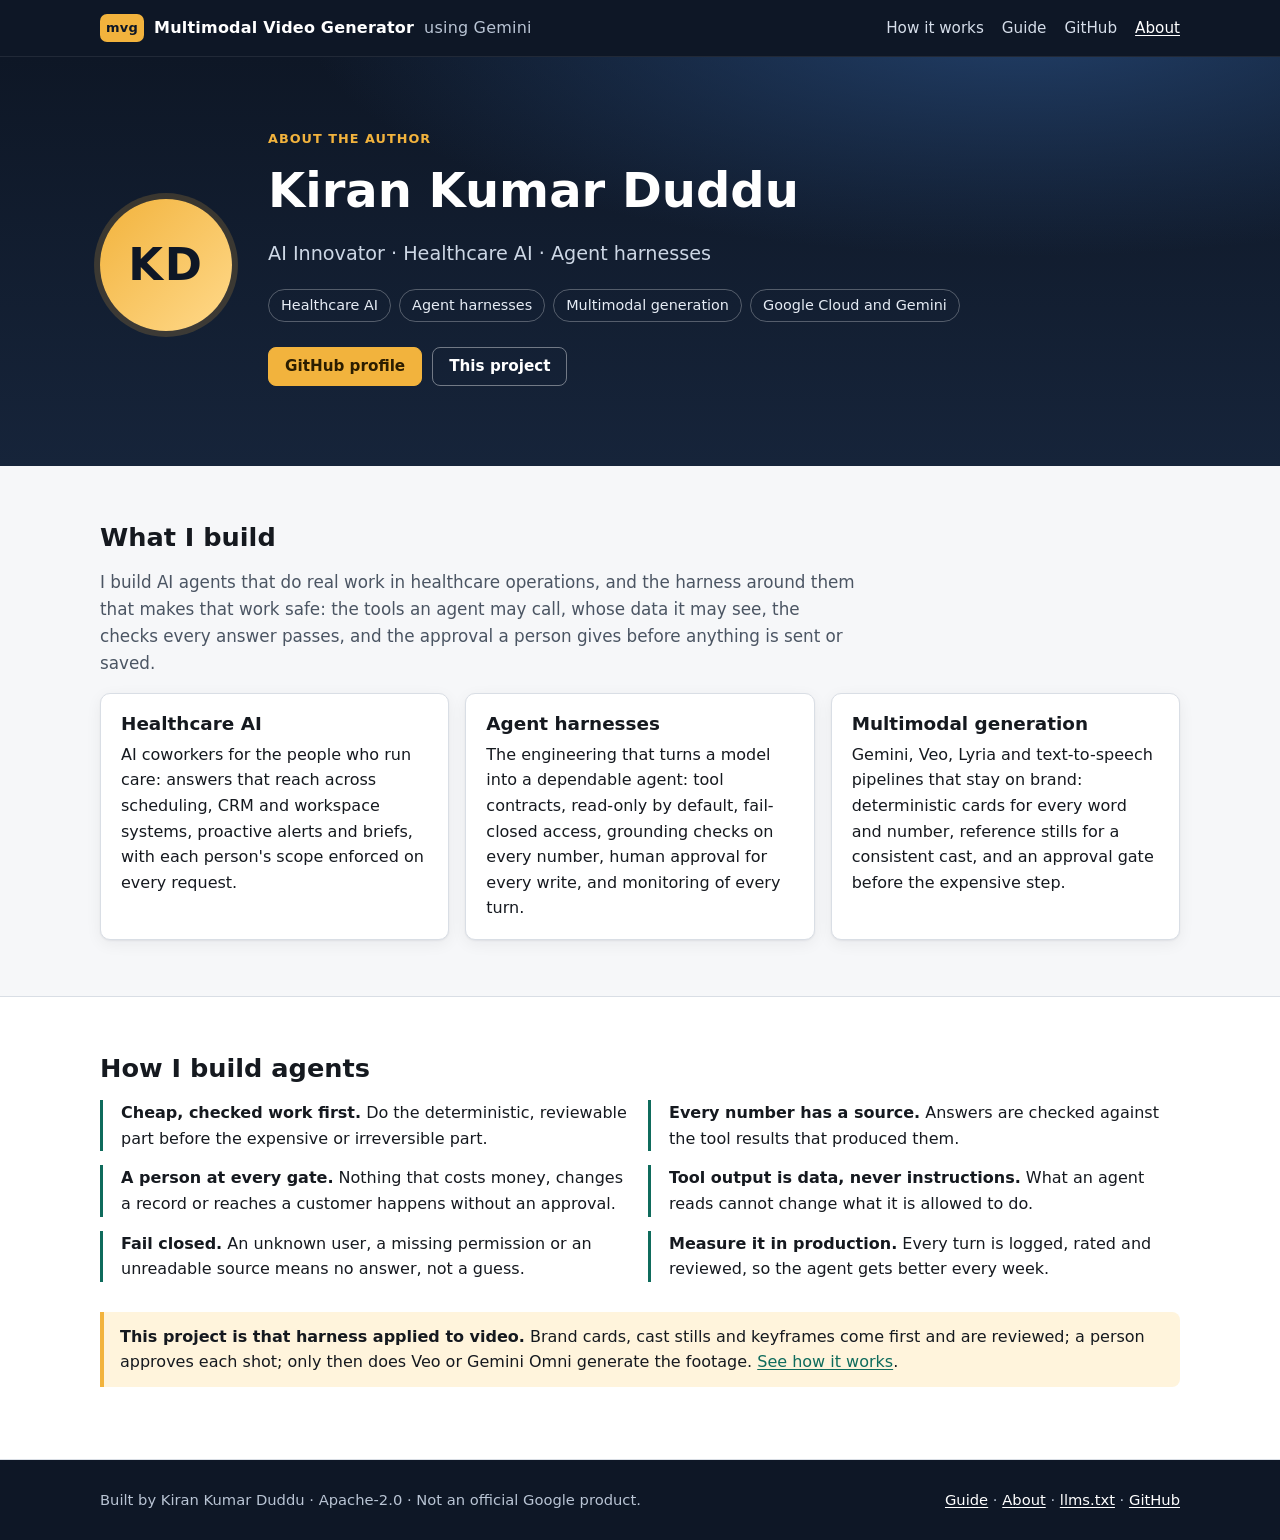
==== docs/about.html @ 720a5fa1 "Add an About page and author section About page (AI Innovator, healthcare AI, agent harnesses), an a" ====
<!doctype html>
<html lang="en">
<head>
<meta charset="utf-8">
<meta name="viewport" content="width=device-width, initial-scale=1">
<meta http-equiv="Content-Security-Policy" content="default-src 'self'; script-src 'self'; style-src 'self'; img-src 'self' data:; connect-src 'self'; object-src 'none'; base-uri 'self'; form-action 'none'">
<meta name="referrer" content="no-referrer">
<title>About · Kiran Kumar Duddu · Multimodal Video Generator</title>
<meta name="description" content="Kiran Kumar Duddu: AI innovator building AI agents for healthcare and the agent harnesses that make them safe to run.">
<link rel="stylesheet" href="assets/style.css">
<script src="assets/common.js" defer></script>
</head>
<body>
<a class="skip" href="#main">Skip to content</a>
<header class="topbar">
  <div class="wrap topbar-in">
    <a class="logo" href="index.html"><span class="logo-mark" aria-hidden="true">mvg</span><span class="logo-name">Multimodal Video Generator</span> <span class="logo-sub">using Gemini</span></a>
    <nav aria-label="Site">
      <a href="index.html#how">How it works</a>
      <a href="guide.html">Guide</a>
      <a href="https://github.com/kirankumarduddu/multimodal-video-generator-gemini">GitHub</a>
      <a href="about.html" aria-current="page">About</a>
    </nav>
  </div>
</header>

<main id="main">
<section class="hero about-hero">
  <div class="wrap about-hero-in">
    <div class="monogram" aria-hidden="true">KD</div>
    <div>
      <div class="eyebrow">About the author</div>
      <h1>Kiran Kumar Duddu</h1>
      <p class="lead">AI Innovator · Healthcare AI · Agent harnesses</p>
      <ul class="focus">
        <li>Healthcare AI</li>
        <li>Agent harnesses</li>
        <li>Multimodal generation</li>
        <li>Google Cloud and Gemini</li>
      </ul>
      <div class="btn-row">
        <a class="btn btn-gate" href="https://github.com/kirankumarduddu">GitHub profile</a>
        <a class="btn btn-ghost-light" href="index.html">This project</a>
      </div>
    </div>
  </div>
</section>

<section class="section">
  <div class="wrap">
    <h2>What I build</h2>
    <p class="section-intro">I build AI agents that do real work in healthcare operations, and the harness around them that makes that work safe: the tools an agent may call, whose data it may see, the checks every answer passes, and the approval a person gives before anything is sent or saved.</p>
    <div class="grid grid-3">
      <div class="card"><h3>Healthcare AI</h3><p>AI coworkers for the people who run care: answers that reach across scheduling, CRM and workspace systems, proactive alerts and briefs, with each person's scope enforced on every request.</p></div>
      <div class="card"><h3>Agent harnesses</h3><p>The engineering that turns a model into a dependable agent: tool contracts, read-only by default, fail-closed access, grounding checks on every number, human approval for every write, and monitoring of every turn.</p></div>
      <div class="card"><h3>Multimodal generation</h3><p>Gemini, Veo, Lyria and text-to-speech pipelines that stay on brand: deterministic cards for every word and number, reference stills for a consistent cast, and an approval gate before the expensive step.</p></div>
    </div>
  </div>
</section>

<section class="section alt">
  <div class="wrap">
    <h2>How I build agents</h2>
    <div class="grid grid-2">
      <ul class="principles">
        <li><strong>Cheap, checked work first.</strong> Do the deterministic, reviewable part before the expensive or irreversible part.</li>
        <li><strong>A person at every gate.</strong> Nothing that costs money, changes a record or reaches a customer happens without an approval.</li>
        <li><strong>Fail closed.</strong> An unknown user, a missing permission or an unreadable source means no answer, not a guess.</li>
      </ul>
      <ul class="principles">
        <li><strong>Every number has a source.</strong> Answers are checked against the tool results that produced them.</li>
        <li><strong>Tool output is data, never instructions.</strong> What an agent reads cannot change what it is allowed to do.</li>
        <li><strong>Measure it in production.</strong> Every turn is logged, rated and reviewed, so the agent gets better every week.</li>
      </ul>
    </div>
    <div class="callout gate">
      <p><strong>This project is that harness applied to video.</strong> Brand cards, cast stills and keyframes come first and are reviewed; a person approves each shot; only then does Veo or Gemini Omni generate the footage. <a href="index.html#how">See how it works</a>.</p>
    </div>
  </div>
</section>
</main>

<footer class="footer">
  <div class="wrap footer-in">
    <span>Built by Kiran Kumar Duddu · Apache-2.0 · Not an official Google product.</span>
    <span><a href="guide.html">Guide</a> · <a href="about.html">About</a> · <a href="llms.txt">llms.txt</a> · <a href="https://github.com/kirankumarduddu/multimodal-video-generator-gemini">GitHub</a></span>
  </div>
</footer>
</body>
</html>
---- docs/assets/style.css ----
/* Multimodal Video Generator using Gemini: site styles. No external assets. */
:root {
  --bg: #f6f7f9;
  --surface: #ffffff;
  --ink: #15191f;
  --muted: #4b5563;
  --line: #d9dee5;
  --line-strong: #b8c0cb;
  --accent: #0f6b5c;
  --accent-ink: #ffffff;
  --accent-soft: #e3f2ee;
  --gate: #f2b33d;
  --gate-soft: #fff4dc;
  --gate-ink: #6b4500;
  --pass: #11703c;
  --pass-soft: #e5f5ec;
  --warn: #8a5a00;
  --warn-soft: #fff5d9;
  --fail: #b42318;
  --fail-soft: #fdecea;
  --hero: #0e1726;
  --hero-2: #16243a;
  --code-bg: #101826;
  --code-ink: #e6edf6;
  --radius: 10px;
  --shadow: 0 1px 2px rgba(16, 24, 38, .06), 0 4px 16px rgba(16, 24, 38, .06);
  --font: system-ui, -apple-system, "Segoe UI", Roboto, "Helvetica Neue", Arial, "Noto Sans", sans-serif;
  --mono: ui-monospace, SFMono-Regular, Menlo, Consolas, "Liberation Mono", monospace;
}

* { box-sizing: border-box; }
html { scroll-behavior: smooth; }
body {
  margin: 0;
  font: 16px/1.6 var(--font);
  color: var(--ink);
  background: var(--bg);
  -webkit-font-smoothing: antialiased;
}
img, svg { max-width: 100%; }
a { color: var(--accent); text-underline-offset: 2px; }
a:hover { color: #0a4f44; }
h1, h2, h3, h4 { line-height: 1.25; margin: 0 0 .6em; }
h2 { font-size: 1.6rem; }
h3 { font-size: 1.15rem; }
p, ul, ol { margin: 0 0 1em; }
ul, ol { padding-left: 1.3em; }
li + li { margin-top: .25em; }
code { font-family: var(--mono); font-size: .9em; background: #eceff3; padding: .1em .35em; border-radius: 4px; }
kbd { font-family: var(--mono); font-size: .85em; border: 1px solid var(--line-strong); border-bottom-width: 2px; border-radius: 4px; padding: 0 .3em; background: #fff; }
hr { border: 0; border-top: 1px solid var(--line); margin: 2rem 0; }
[hidden] { display: none !important; }

:focus-visible { outline: 3px solid #2f80ed; outline-offset: 2px; border-radius: 4px; }

.wrap { max-width: 1120px; margin: 0 auto; padding: 0 20px; }
.skip { position: absolute; left: -9999px; top: 0; background: #fff; padding: 8px 12px; z-index: 100; }
.skip:focus { left: 8px; top: 8px; }

/* Top bar */
.topbar { background: var(--hero); color: #fff; border-bottom: 1px solid rgba(255,255,255,.08); position: sticky; top: 0; z-index: 20; }
.topbar-in { display: flex; align-items: center; justify-content: space-between; gap: 16px; height: 56px; }
.logo { color: #fff; text-decoration: none; font-weight: 700; letter-spacing: .2px; display: flex; align-items: center; gap: 10px; }
.logo:hover { color: #fff; }
.logo-mark { display: inline-grid; place-items: center; min-width: 28px; height: 28px; padding: 0 6px; border-radius: 7px; background: var(--gate); color: var(--hero); font-size: 13px; font-weight: 800; letter-spacing: .02em; }
.logo-sub { font-weight: 400; color: #b9c4d4; }
.topbar nav { display: flex; gap: 18px; }
.topbar nav a { color: #d6deea; text-decoration: none; font-size: .95rem; white-space: nowrap; }
.topbar nav a:hover, .topbar nav a[aria-current="page"] { color: #fff; text-decoration: underline; }

/* Buttons */
.btn {
  display: inline-flex; align-items: center; justify-content: center; gap: 8px;
  font: inherit; font-weight: 600; font-size: .95rem;
  padding: 9px 16px; border-radius: 8px; border: 1px solid var(--line-strong);
  background: var(--surface); color: var(--ink); cursor: pointer; text-decoration: none; line-height: 1.2;
}
.btn:hover { background: #f0f2f5; color: var(--ink); }
.btn-primary { background: var(--accent); border-color: var(--accent); color: var(--accent-ink); }
.btn-primary:hover { background: #0b5a4d; color: #fff; }
.btn-gate { background: var(--gate); border-color: var(--gate); color: #2b1d00; }
.btn-gate:hover { background: #e3a326; color: #2b1d00; }
.btn-ghost-light { background: transparent; color: #fff; border-color: rgba(255,255,255,.4); }
.btn-ghost-light:hover { background: rgba(255,255,255,.08); color: #fff; }
.btn-sm { padding: 5px 10px; font-size: .85rem; font-weight: 600; }
.btn[disabled] { opacity: .55; cursor: not-allowed; }
.btn-row { display: flex; flex-wrap: wrap; gap: 10px; align-items: center; margin: 1rem 0; }

/* Hero */
.hero { background: radial-gradient(1200px 400px at 80% -10%, #22406a 0%, transparent 60%), linear-gradient(180deg, var(--hero) 0%, var(--hero-2) 100%); color: #fff; padding: 72px 0 64px; }
.hero h1 { font-size: clamp(2rem, 4.2vw, 3rem); max-width: 860px; margin-bottom: .4em; }
.hero .lead { font-size: 1.2rem; color: #cdd7e5; max-width: 760px; }
.hero .eyebrow { color: var(--gate); font-weight: 700; letter-spacing: .08em; text-transform: uppercase; font-size: .8rem; margin-bottom: .8em; }
.hero code { background: rgba(255,255,255,.1); color: #fff; }
.hero .btn-row { margin-top: 1.6rem; }
.hero-facts { display: flex; flex-wrap: wrap; gap: 8px 22px; margin-top: 2rem; color: #b9c4d4; font-size: .92rem; padding: 0; list-style: none; }
.hero-facts li { margin: 0; }
.hero-facts li::before { content: "✓ "; color: var(--gate); }

/* Sections */
.section { padding: 56px 0; }
.section.alt { background: var(--surface); border-top: 1px solid var(--line); border-bottom: 1px solid var(--line); }
.section-intro { max-width: 760px; color: var(--muted); font-size: 1.05rem; }
.grid { display: grid; gap: 16px; }
.grid-2 { grid-template-columns: repeat(2, minmax(0, 1fr)); }
.grid-3 { grid-template-columns: repeat(3, minmax(0, 1fr)); }
.card { background: var(--surface); border: 1px solid var(--line); border-radius: var(--radius); padding: 18px 20px; box-shadow: var(--shadow); }
.card h3 { margin-bottom: .35em; }
.card p:last-child, .card ul:last-child { margin-bottom: 0; }
.card .model { font-family: var(--mono); font-size: .82rem; color: var(--muted); display: block; margin-bottom: .5em; }
.card.gate { border-color: var(--gate); background: var(--gate-soft); }
.tag { display: inline-block; font-size: .72rem; font-weight: 700; letter-spacing: .04em; text-transform: uppercase; padding: 2px 8px; border-radius: 999px; background: #eceff3; color: #374151; vertical-align: middle; }
.tag-free { background: var(--pass-soft); color: var(--pass); }
.tag-billed { background: #e8eefc; color: #1d4ed8; }
.tag-gate { background: var(--gate); color: #2b1d00; }
.stage-num { display: inline-grid; place-items: center; width: 26px; height: 26px; border-radius: 50%; background: var(--accent); color: #fff; font-size: .8rem; font-weight: 700; margin-right: 6px; }

.diagram-wrap { background: var(--surface); border: 1px solid var(--line); border-radius: 14px; padding: 16px; box-shadow: var(--shadow); overflow-x: auto; }
.diagram { display: block; width: 100%; min-width: 760px; height: auto; font-family: var(--font); }

.callout { border-left: 4px solid var(--accent); background: var(--accent-soft); padding: 12px 16px; border-radius: 0 8px 8px 0; margin: 1rem 0; }
.callout.gate { border-left-color: var(--gate); background: var(--gate-soft); }
.callout.warn { border-left-color: #d29100; background: var(--warn-soft); }
.callout p:last-child, .callout ul:last-child { margin-bottom: 0; }

.footer { background: var(--hero); color: #b9c4d4; padding: 28px 0; font-size: .92rem; }
.footer a { color: #fff; }
.footer-in { display: flex; flex-wrap: wrap; gap: 12px 24px; justify-content: space-between; }

/* Code blocks with copy buttons */
.code { position: relative; margin: .6rem 0 1rem; }
.code pre {
  margin: 0; padding: 14px 16px; padding-right: 76px;
  background: var(--code-bg); color: var(--code-ink); border-radius: 8px;
  font: 13.5px/1.55 var(--mono); overflow-x: auto; white-space: pre-wrap; overflow-wrap: anywhere;
}
.code pre code { background: none; padding: 0; color: inherit; font-size: inherit; }
.code .copy {
  position: absolute; top: 8px; right: 8px; font: 600 12px var(--font);
  padding: 4px 9px; border-radius: 6px; cursor: pointer;
  background: #263247; color: #e6edf6; border: 1px solid #3a4862;
}
.code .copy:hover { background: #33415a; }
.code .copy.done { background: var(--pass); border-color: var(--pass); color: #fff; }
.code pre .c { color: #8fa1b8; }
.code.tall pre { max-height: 420px; overflow: auto; white-space: pre; padding-right: 16px; }
.code.tall > .copy { display: none; }

/* Tables */
.table-wrap { overflow-x: auto; margin: .6rem 0 1.2rem; }
table { border-collapse: collapse; width: 100%; background: var(--surface); font-size: .93rem; }
th, td { text-align: left; vertical-align: top; padding: 8px 10px; border-bottom: 1px solid var(--line); }
th { background: #eef1f5; font-weight: 600; }
td code { overflow-wrap: anywhere; }

/* Guide layout */
.guide { display: grid; grid-template-columns: 270px minmax(0, 1fr); gap: 28px; padding-top: 28px; padding-bottom: 60px; align-items: start; }
.sidebar { position: sticky; top: 76px; background: var(--surface); border: 1px solid var(--line); border-radius: var(--radius); padding: 14px; box-shadow: var(--shadow); }
.sidebar-toggle { display: none; width: 100%; justify-content: space-between; }
.progress { margin: 0 4px 12px; }
.progress-label { font-size: .85rem; color: var(--muted); display: flex; justify-content: space-between; }
.progress-bar { height: 6px; background: #e6e9ee; border-radius: 99px; overflow: hidden; margin-top: 6px; }
.progress-fill { height: 100%; width: 0; background: var(--accent); transition: width .25s; }
.steps { list-style: none; margin: 0; padding: 0; }
.steps li { margin: 0; }
.steps a {
  display: flex; align-items: center; gap: 10px; padding: 8px 8px; border-radius: 8px;
  text-decoration: none; color: var(--ink); font-size: .95rem;
}
.steps a:hover { background: #f0f2f5; color: var(--ink); }
.steps a[aria-current="step"] { background: var(--accent-soft); font-weight: 600; }
.steps .dot {
  flex: none; display: inline-grid; place-items: center; width: 24px; height: 24px; border-radius: 50%;
  border: 2px solid var(--line-strong); font-size: .75rem; font-weight: 700; color: var(--muted); background: #fff;
}
.steps a[aria-current="step"] .dot { border-color: var(--accent); color: var(--accent); }
.steps li.done .dot { background: var(--accent); border-color: var(--accent); color: #fff; }
.steps li.done .dot .n { display: none; }
.steps li .dot .ck { display: none; }
.steps li.done .dot .ck { display: inline; }
.sidebar-foot { border-top: 1px solid var(--line); margin-top: 10px; padding-top: 10px; font-size: .82rem; color: var(--muted); }
.linkbtn { background: none; border: 0; padding: 0; font: inherit; color: var(--accent); text-decoration: underline; cursor: pointer; }

.panel { background: var(--surface); border: 1px solid var(--line); border-radius: 14px; padding: 28px 32px; box-shadow: var(--shadow); min-width: 0; }
.step-kicker { color: var(--accent); font-weight: 700; font-size: .82rem; letter-spacing: .06em; text-transform: uppercase; margin-bottom: .3em; }
.step h2 { font-size: 1.7rem; }
.step h3 { margin-top: 1.6rem; }
.step-nav { display: flex; justify-content: space-between; align-items: center; gap: 12px; border-top: 1px solid var(--line); margin-top: 28px; padding-top: 18px; }
.step-nav .count { color: var(--muted); font-size: .9rem; }

/* Forms */
.field { margin: 0 0 18px; }
.field > label, .field > .label { display: block; font-weight: 600; margin-bottom: 4px; }
.field .why { display: block; font-size: .86rem; color: var(--muted); margin: -2px 0 6px; }
.field .hint { font-size: .85rem; color: var(--muted); margin-top: 4px; }
.field .hint.bad { color: var(--fail); }
input[type="text"], input[type="email"], input[type="number"], input[type="password"], input[type="url"], select, textarea {
  width: 100%; font: inherit; font-size: .95rem; padding: 8px 10px; border: 1px solid var(--line-strong);
  border-radius: 8px; background: #fff; color: var(--ink);
}
textarea { min-height: 84px; resize: vertical; line-height: 1.5; }
textarea.mono, input.mono { font-family: var(--mono); font-size: 13px; }
input:focus, select:focus, textarea:focus { border-color: #2f80ed; outline: 2px solid rgba(47, 128, 237, .25); outline-offset: 0; }
.row { display: grid; gap: 14px; grid-template-columns: repeat(2, minmax(0, 1fr)); }
.row-3 { grid-template-columns: repeat(3, minmax(0, 1fr)); }
.inline { display: flex; gap: 8px; align-items: center; }
.inline > input[type="text"] { flex: 1; }
fieldset { border: 1px solid var(--line); border-radius: 10px; padding: 14px 16px 4px; margin: 0 0 18px; }
legend { font-weight: 700; padding: 0 6px; }
.choices { display: grid; gap: 8px; margin-bottom: 14px; }
.choice { display: flex; gap: 10px; align-items: flex-start; border: 1px solid var(--line); border-radius: 8px; padding: 10px 12px; cursor: pointer; background: #fff; }
.choice:hover { border-color: var(--line-strong); }
.choice input { margin-top: 4px; }
.choice small { display: block; color: var(--muted); }
.choice:has(input:checked) { border-color: var(--accent); background: var(--accent-soft); }
.subpanel { border: 1px dashed var(--line-strong); border-radius: 10px; padding: 14px 16px 2px; margin: 0 0 16px; background: #fbfcfd; }

.seg { display: inline-flex; border: 1px solid var(--line-strong); border-radius: 8px; overflow: hidden; margin: 0 0 12px; }
.seg button { font: inherit; font-size: .9rem; font-weight: 600; padding: 7px 14px; border: 0; background: #fff; color: var(--ink); cursor: pointer; }
.seg button + button { border-left: 1px solid var(--line-strong); }
.seg button[aria-pressed="true"] { background: var(--ink); color: #fff; }

.chips { display: flex; flex-wrap: wrap; gap: 6px; margin: 4px 0 8px; }
.chip { font: inherit; font-size: .85rem; padding: 4px 11px; border-radius: 999px; border: 1px solid var(--line-strong); background: #fff; cursor: pointer; color: var(--ink); }
.chip:hover { border-color: var(--accent); color: var(--accent); }

.colors { display: grid; grid-template-columns: repeat(3, minmax(0, 1fr)); gap: 12px; }
.color-field label { display: block; font-weight: 600; font-size: .9rem; }
.color-field .why { display: block; font-size: .8rem; color: var(--muted); margin-bottom: 4px; }
.color-field input[type="color"] { width: 42px; height: 36px; padding: 2px; border: 1px solid var(--line-strong); border-radius: 8px; background: #fff; cursor: pointer; flex: none; }
.color-field input[type="text"] { font-family: var(--mono); font-size: 13px; }

/* Brand preview */
.preview-grid { display: grid; grid-template-columns: minmax(0, 1fr) minmax(0, 1fr); gap: 20px; align-items: start; }
.brand-card {
  --b-bg: #14302B; --b-surface: #1E4A42; --b-primary: #E9B44C; --b-accent: #F6E7C8; --b-text: #FFF9EE; --b-muted: #BFD6CF;
  --b-head: Georgia, serif; --b-body: system-ui, sans-serif;
  aspect-ratio: 16 / 9; width: 100%; border-radius: 10px; overflow: hidden; position: relative;
  background: var(--b-bg); color: var(--b-text); font-family: var(--b-body);
  display: grid; place-items: center; container-type: inline-size; box-shadow: var(--shadow);
}
.brand-card .bc-panel { background: var(--b-surface); border-radius: 2.2cqw; padding: 4.5cqw 6cqw; width: 78%; text-align: center; }
.brand-card .bc-eyebrow { color: var(--b-primary); text-transform: uppercase; letter-spacing: .14em; font-size: 2.4cqw; font-weight: 600; }
.brand-card .bc-head { font-family: var(--b-head); color: var(--b-accent); font-size: 7cqw; line-height: 1.08; margin: 1.6cqw 0; overflow-wrap: anywhere; }
.brand-card .bc-rule { width: 12cqw; height: .7cqw; background: var(--b-primary); border-radius: 1cqw; margin: 0 auto 2cqw; }
.brand-card .bc-sub { color: var(--b-text); font-size: 3cqw; }
.brand-card .bc-foot { position: absolute; left: 0; right: 0; bottom: 3cqw; text-align: center; color: var(--b-muted); font-size: 1.9cqw; }
.swatches { display: flex; gap: 6px; margin-top: 10px; flex-wrap: wrap; }
.swatch { display: flex; flex-direction: column; align-items: center; font-size: .72rem; color: var(--muted); }
.swatch i { display: block; width: 34px; height: 22px; border-radius: 5px; border: 1px solid rgba(0,0,0,.15); margin-bottom: 2px; }
.contrast { font-size: .85rem; margin-top: 8px; }
.contrast .ok { color: var(--pass); }
.contrast .bad { color: var(--fail); }

/* Results */
.results { list-style: none; padding: 0; margin: 1rem 0; display: grid; gap: 8px; }
.results li { margin: 0; border: 1px solid var(--line); border-radius: 8px; padding: 10px 12px; background: #fff; display: grid; grid-template-columns: 64px minmax(0, 1fr); gap: 4px 12px; }
.results .badge { grid-row: span 3; align-self: start; }
.results .r-title { font-weight: 600; }
.results .r-detail { font-size: .9rem; color: var(--muted); overflow-wrap: anywhere; }
.results .r-fix { font-size: .9rem; }
.results .r-fix .code { margin: .4rem 0 0; }
.badge { display: inline-block; text-align: center; font-size: .75rem; font-weight: 800; letter-spacing: .05em; padding: 3px 0; border-radius: 6px; width: 56px; }
.badge.pass { background: var(--pass-soft); color: var(--pass); }
.badge.warn { background: var(--warn-soft); color: var(--warn); }
.badge.fail { background: var(--fail-soft); color: var(--fail); }
.badge.info { background: #eceff3; color: #374151; }
.badge.run { background: #e8eefc; color: #1d4ed8; }
.results li.pass { border-left: 4px solid var(--pass); }
.results li.warn { border-left: 4px solid #d29100; }
.results li.fail { border-left: 4px solid var(--fail); }
.results li.skip { border-left: 4px solid var(--line-strong); }
.badge.skip { background: #eceff3; color: #374151; }

.issues { list-style: none; padding: 0; margin: .5rem 0 1rem; display: grid; gap: 6px; }
.issues li { margin: 0; padding: 8px 12px; border-radius: 8px; font-size: .92rem; overflow-wrap: anywhere; }
.issues li.error { background: var(--fail-soft); color: #7a1610; }
.issues li.warning { background: var(--warn-soft); color: #5c3c00; }
.issues li.ok { background: var(--pass-soft); color: #0b4d29; }
.issues li b { font-family: var(--mono); font-weight: 600; font-size: .86rem; }
.summary-line { font-weight: 600; margin: .6rem 0; }

/* Tabs */
.tabs { display: flex; gap: 4px; border-bottom: 1px solid var(--line); margin: 1rem 0 0; flex-wrap: wrap; }
.tabs button { font: inherit; font-weight: 600; font-size: .93rem; padding: 9px 14px; border: 1px solid transparent; border-bottom: 0; border-radius: 8px 8px 0 0; background: none; color: var(--muted); cursor: pointer; margin-bottom: -1px; }
.tabs button[aria-selected="true"] { background: var(--surface); color: var(--ink); border-color: var(--line); }
.tabpanel { border: 1px solid var(--line); border-top: 0; border-radius: 0 0 10px 10px; padding: 16px 18px 6px; margin-bottom: 1.2rem; }

/* Timeline */
.timeline-wrap { overflow-x: auto; border: 1px solid var(--line); border-radius: 10px; padding: 12px 12px 8px; background: #fbfcfd; margin: .6rem 0 1rem; }
.timeline { position: relative; min-width: 860px; }
.tl-row { position: relative; height: 46px; margin-bottom: 6px; }
.tl-row.voice { height: 18px; }
.tl-row.music { height: 24px; }
.tl-row.ruler { height: 18px; border-bottom: 1px solid var(--line-strong); margin-bottom: 8px; }
.tl-tick { position: absolute; bottom: 0; font: 11px var(--mono); color: var(--muted); transform: translateX(-50%); }
.tl-tick::after { content: ""; position: absolute; left: 50%; bottom: -1px; width: 1px; height: 5px; background: var(--line-strong); }
.tl-scene { position: absolute; top: 0; height: 100%; border-radius: 6px; padding: 4px 6px; overflow: hidden; color: #fff; font-size: 11.5px; line-height: 1.3; border: 1px solid rgba(255,255,255,.7); }
.tl-scene.card { background: #c27c0e; }
.tl-scene.live_action { background: #1f5fa8; }
.tl-scene b { display: block; font-family: var(--mono); font-weight: 600; white-space: nowrap; overflow: hidden; text-overflow: ellipsis; }
.tl-scene span { opacity: .9; white-space: nowrap; }
.tl-voice { position: absolute; top: 3px; height: 12px; border-radius: 3px; background: #7c3aed; opacity: .85; min-width: 4px; }
.tl-voice.late { background: var(--fail); }
.tl-music { position: absolute; top: 0; height: 100%; border-radius: 5px; background: repeating-linear-gradient(135deg, #0f6b5c, #0f6b5c 8px, #12806e 8px, #12806e 16px); color: #fff; font: 11px var(--mono); padding: 4px 6px; overflow: hidden; white-space: nowrap; border: 1px solid rgba(255,255,255,.7); }
.tl-label { position: absolute; left: -2px; top: 50%; transform: translate(-100%, -50%); font-size: 11px; color: var(--muted); padding-right: 6px; }
.legend { display: flex; flex-wrap: wrap; gap: 14px; font-size: .82rem; color: var(--muted); margin-top: 4px; }
.legend i { display: inline-block; width: 12px; height: 12px; border-radius: 3px; vertical-align: -1px; margin-right: 5px; }
.lg-card { background: #c27c0e; } .lg-live { background: #1f5fa8; } .lg-voice { background: #7c3aed; } .lg-music { background: #0f6b5c; }

/* Checklist */
.cmd-group { margin: 1.4rem 0; }
.cmd-group > h3 { display: flex; align-items: center; gap: 10px; margin: 0 0 .6rem; }
.cmd { border: 1px solid var(--line); border-radius: 10px; padding: 12px 14px 4px; margin: 0 0 10px; background: #fff; }
.cmd.gate { border-color: var(--gate); background: var(--gate-soft); }
.cmd-head { display: flex; gap: 10px; align-items: flex-start; }
.cmd-head input { margin-top: 6px; width: 18px; height: 18px; flex: none; }
.cmd-head label { font-weight: 600; cursor: pointer; }
.cmd .code { margin: .4rem 0 .6rem; }
.cmd dl { display: grid; grid-template-columns: 110px minmax(0, 1fr); gap: 2px 12px; font-size: .9rem; margin: 0 0 8px; }
.cmd dt { color: var(--muted); }
.cmd dd { margin: 0; }
.cmd.checked { opacity: .75; }

details.faq { border: 1px solid var(--line); border-radius: 10px; padding: 0 14px; margin: 0 0 10px; background: #fff; }
details.faq summary { cursor: pointer; padding: 12px 0; font-weight: 600; }
details.faq[open] summary { border-bottom: 1px solid var(--line); margin-bottom: 10px; }

.status { font-size: .9rem; color: var(--muted); }
.status.bad { color: var(--fail); }
.spinner { display: inline-block; width: 14px; height: 14px; border: 2px solid #c7d0dc; border-top-color: var(--accent); border-radius: 50%; animation: spin .8s linear infinite; vertical-align: -2px; }
@keyframes spin { to { transform: rotate(360deg); } }

/* About page and author section */
.about-hero-in { display: flex; align-items: center; gap: 36px; }
.monogram { flex: none; width: 132px; height: 132px; border-radius: 50%; display: grid; place-items: center; font-size: 2.8rem; font-weight: 700; letter-spacing: .04em; color: var(--hero); background: linear-gradient(135deg, var(--gate) 0%, #ffd98a 100%); box-shadow: 0 0 0 6px rgba(242, 179, 61, .18); }
.monogram.small { width: 72px; height: 72px; font-size: 1.5rem; box-shadow: none; color: var(--hero); }
.focus { display: flex; flex-wrap: wrap; gap: 8px; list-style: none; padding: 0; margin: 1rem 0 0; }
.focus li { margin: 0; padding: 4px 12px; border-radius: 999px; border: 1px solid rgba(255, 255, 255, .28); color: #e6ecf5; font-size: .9rem; }
.principles { list-style: none; padding: 0; margin: 0; }
.principles li { margin: 0 0 14px; padding-left: 18px; border-left: 3px solid var(--accent); }
.author { display: flex; align-items: center; gap: 20px; }
.author p { margin: 0; }
.author .role { color: var(--muted); }

/* Responsive */
@media (max-width: 900px) {
  .grid-3 { grid-template-columns: repeat(2, minmax(0, 1fr)); }
  .guide { grid-template-columns: 1fr; gap: 16px; padding-top: 16px; }
  .sidebar { position: static; padding: 10px; }
  .sidebar-toggle { display: flex; }
  .sidebar .steps, .sidebar .sidebar-foot { display: none; margin-top: 8px; }
  .sidebar.open .steps, .sidebar.open .sidebar-foot { display: block; }
  .preview-grid { grid-template-columns: 1fr; }
  .panel { padding: 20px 18px; }
}
@media (max-width: 640px) {
  .grid-2, .grid-3, .row, .row-3 { grid-template-columns: 1fr; }
  .colors { grid-template-columns: repeat(2, minmax(0, 1fr)); }
  .topbar nav { gap: 14px; }
  .logo-sub { display: none; }
  .logo-name { display: none; }
  .hero { padding: 48px 0 44px; }
  .about-hero-in, .author { flex-direction: column; align-items: flex-start; gap: 20px; }
  .monogram { width: 96px; height: 96px; font-size: 2rem; }
  .cmd dl { grid-template-columns: 1fr; }
}
@media (prefers-reduced-motion: reduce) {
  html { scroll-behavior: auto; }
  .progress-fill { transition: none; }
  .spinner { animation-duration: 2s; }
}

.choices.two { grid-template-columns: 1fr 1fr; }

/* Architecture diagram (inline SVG; styled here because the CSP blocks inline styles) */
.diagram .dg-box { fill: #fff; stroke: #b8c0cb; stroke-width: 1.5; }
.diagram .dg-strong { stroke: #15191f; stroke-width: 2; }
.diagram .dg-s1 { fill: #e3f2ee; stroke: #0f6b5c; stroke-width: 2; }
.diagram .dg-s2 { fill: #e8eefc; stroke: #1d4ed8; stroke-width: 2; }
.diagram .dg-item { fill: #fff; stroke: #c9d2dc; stroke-width: 1; }
.diagram .dg-gate { fill: #f2b33d; stroke: #a86f00; stroke-width: 2.5; }
.diagram .dg-dark { fill: #0e1726; }
.diagram .dg-pill { fill: #22314a; }
.diagram .dg-label-bg { fill: #fff; }
.diagram .dg-line { stroke: #4b5563; stroke-width: 2; fill: none; }
.diagram .dg-arrow { marker-end: url(#arrow); }
.diagram .dg-arrowhead { fill: #4b5563; }
.diagram .dg-dash { stroke-dasharray: 6 5; }
.diagram text { font-family: var(--font); }
.diagram .dg-t { font-size: 14px; fill: #15191f; }
.diagram .dg-tb { font-weight: 700; }
.diagram .dg-ts { font-size: 11.5px; fill: #4b5563; }
.diagram .dg-tm { font-family: var(--mono); font-size: 11px; fill: #374151; }
.diagram .dg-h { font-size: 16px; font-weight: 700; fill: #15191f; }
.diagram .dg-c1 { fill: #0b5a4d; }
.diagram .dg-c2 { fill: #1d4ed8; }
.diagram .dg-gate-ink { fill: #5a3a00; font-weight: 700; letter-spacing: .12em; }
.diagram .dg-tw { fill: #fff; }
.diagram .dg-tw2 { fill: #c9d4e3; font-size: 13px; }

/* Brand step: fields left, sticky live preview right */
.brand-layout { display: grid; grid-template-columns: minmax(0, 1fr) 290px; gap: 24px; align-items: start; }
.brand-sticky { position: sticky; top: 76px; }
.brand-layout .colors { grid-template-columns: repeat(2, minmax(0, 1fr)); }
.label-sm { font-size: .78rem; font-weight: 700; color: var(--muted); text-transform: uppercase; letter-spacing: .06em; margin-bottom: 6px; }
.contrast span { display: block; }
@media (max-width: 1100px) {
  .brand-layout { grid-template-columns: 1fr; }
  .brand-aside { order: -1; }
  .brand-sticky { position: static; max-width: 460px; }
}
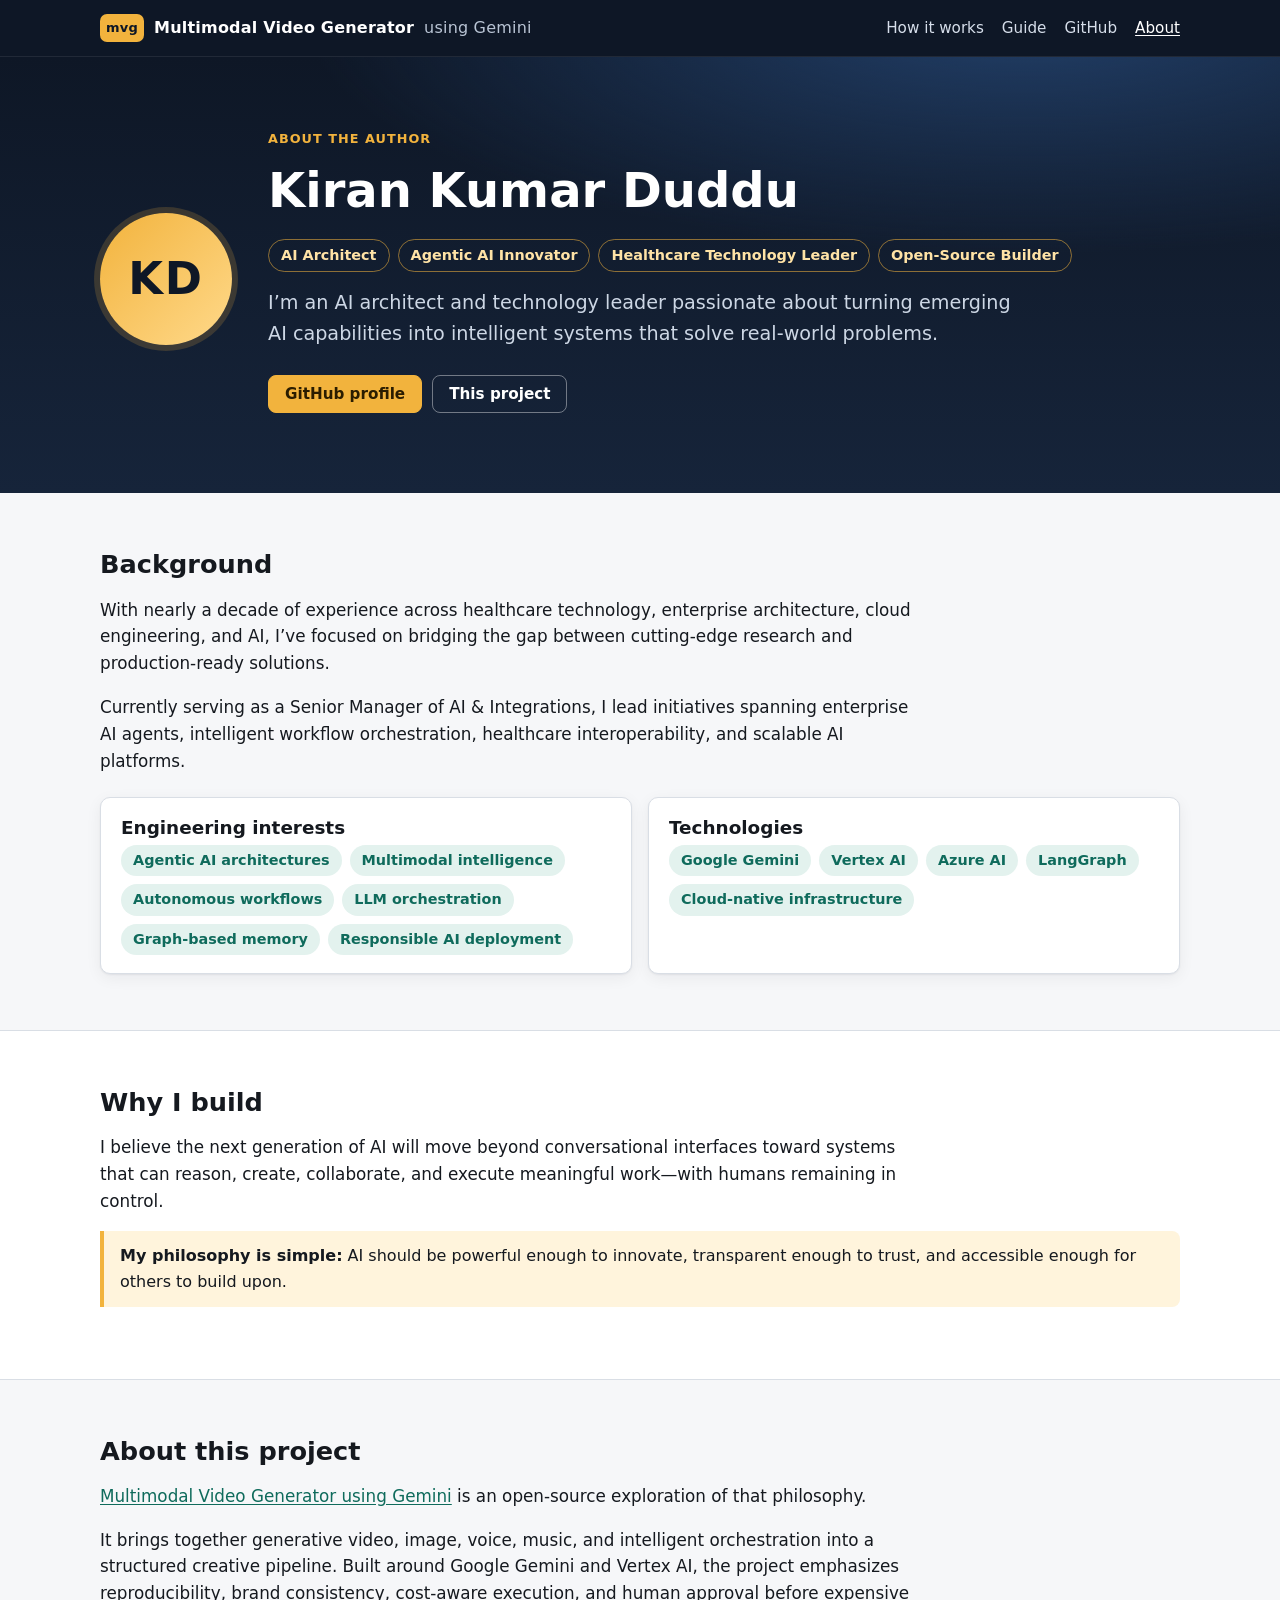
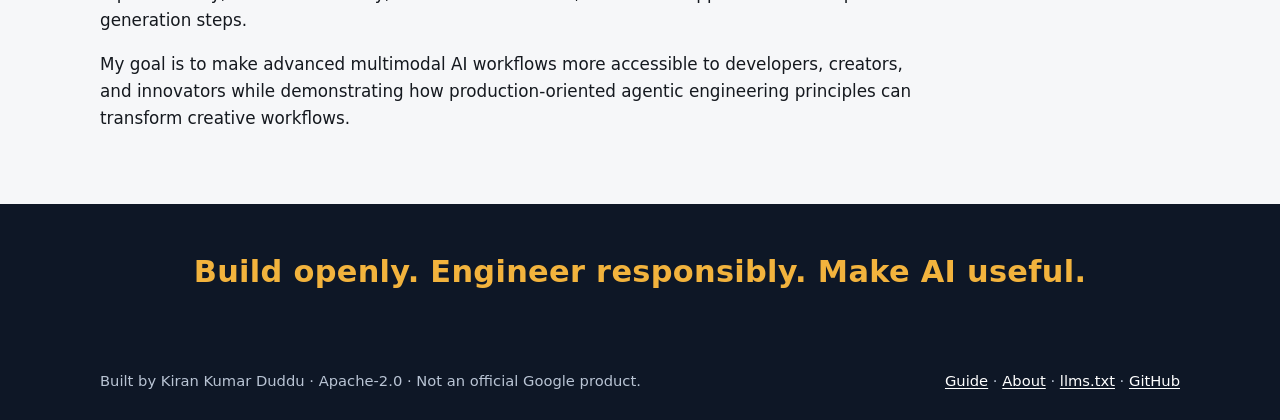
==== commit 19b0f840: "Update the author bio About page, landing-page author card and README now use Kiran's own bio: roles" ====
--- a/docs/about.html
+++ b/docs/about.html
@@ -6,7 +6,7 @@
 <meta http-equiv="Content-Security-Policy" content="default-src 'self'; script-src 'self'; style-src 'self'; img-src 'self' data:; connect-src 'self'; object-src 'none'; base-uri 'self'; form-action 'none'">
 <meta name="referrer" content="no-referrer">
 <title>About · Kiran Kumar Duddu · Multimodal Video Generator</title>
-<meta name="description" content="Kiran Kumar Duddu: AI innovator building AI agents for healthcare and the agent harnesses that make them safe to run.">
+<meta name="description" content="Kiran Kumar Duddu: AI Architect, Agentic AI Innovator, Healthcare Technology Leader and Open-Source Builder.">
 <link rel="stylesheet" href="assets/style.css">
 <script src="assets/common.js" defer></script>
 </head>
@@ -31,13 +31,13 @@
     <div>
       <div class="eyebrow">About the author</div>
       <h1>Kiran Kumar Duddu</h1>
-      <p class="lead">AI Innovator · Healthcare AI · Agent harnesses</p>
-      <ul class="focus">
-        <li>Healthcare AI</li>
-        <li>Agent harnesses</li>
-        <li>Multimodal generation</li>
-        <li>Google Cloud and Gemini</li>
+      <ul class="focus roles">
+        <li>AI Architect</li>
+        <li>Agentic AI Innovator</li>
+        <li>Healthcare Technology Leader</li>
+        <li>Open-Source Builder</li>
       </ul>
+      <p class="lead">I’m an AI architect and technology leader passionate about turning emerging AI capabilities into intelligent systems that solve real-world problems.</p>
       <div class="btn-row">
         <a class="btn btn-gate" href="https://github.com/kirankumarduddu">GitHub profile</a>
         <a class="btn btn-ghost-light" href="index.html">This project</a>
@@ -47,35 +47,58 @@
 </section>
 
 <section class="section">
-  <div class="wrap">
-    <h2>What I build</h2>
-    <p class="section-intro">I build AI agents that do real work in healthcare operations, and the harness around them that makes that work safe: the tools an agent may call, whose data it may see, the checks every answer passes, and the approval a person gives before anything is sent or saved.</p>
-    <div class="grid grid-3">
-      <div class="card"><h3>Healthcare AI</h3><p>AI coworkers for the people who run care: answers that reach across scheduling, CRM and workspace systems, proactive alerts and briefs, with each person's scope enforced on every request.</p></div>
-      <div class="card"><h3>Agent harnesses</h3><p>The engineering that turns a model into a dependable agent: tool contracts, read-only by default, fail-closed access, grounding checks on every number, human approval for every write, and monitoring of every turn.</p></div>
-      <div class="card"><h3>Multimodal generation</h3><p>Gemini, Veo, Lyria and text-to-speech pipelines that stay on brand: deterministic cards for every word and number, reference stills for a consistent cast, and an approval gate before the expensive step.</p></div>
+  <div class="wrap prose">
+    <h2>Background</h2>
+    <p>With nearly a decade of experience across healthcare technology, enterprise architecture, cloud engineering, and AI, I’ve focused on bridging the gap between cutting-edge research and production-ready solutions.</p>
+    <p>Currently serving as a Senior Manager of AI &amp; Integrations, I lead initiatives spanning enterprise AI agents, intelligent workflow orchestration, healthcare interoperability, and scalable AI platforms.</p>
+    <div class="grid grid-2 about-tags">
+      <div class="card">
+        <h3>Engineering interests</h3>
+        <ul class="pills">
+          <li>Agentic AI architectures</li>
+          <li>Multimodal intelligence</li>
+          <li>Autonomous workflows</li>
+          <li>LLM orchestration</li>
+          <li>Graph-based memory</li>
+          <li>Responsible AI deployment</li>
+        </ul>
+      </div>
+      <div class="card">
+        <h3>Technologies</h3>
+        <ul class="pills">
+          <li>Google Gemini</li>
+          <li>Vertex AI</li>
+          <li>Azure AI</li>
+          <li>LangGraph</li>
+          <li>Cloud-native infrastructure</li>
+        </ul>
+      </div>
     </div>
   </div>
 </section>
 
 <section class="section alt">
+  <div class="wrap prose">
+    <h2>Why I build</h2>
+    <p>I believe the next generation of AI will move beyond conversational interfaces toward systems that can reason, create, collaborate, and execute meaningful work—with humans remaining in control.</p>
+    <div class="callout gate">
+      <p><strong>My philosophy is simple:</strong> AI should be powerful enough to innovate, transparent enough to trust, and accessible enough for others to build upon.</p>
+    </div>
+  </div>
+</section>
+
+<section class="section">
+  <div class="wrap prose">
+    <h2>About this project</h2>
+    <p><a href="index.html">Multimodal Video Generator using Gemini</a> is an open-source exploration of that philosophy.</p>
+    <p>It brings together generative video, image, voice, music, and intelligent orchestration into a structured creative pipeline. Built around Google Gemini and Vertex AI, the project emphasizes reproducibility, brand consistency, cost-aware execution, and human approval before expensive generation steps.</p>
+    <p>My goal is to make advanced multimodal AI workflows more accessible to developers, creators, and innovators while demonstrating how production-oriented agentic engineering principles can transform creative workflows.</p>
+  </div>
+</section>
+
+<section class="motto">
   <div class="wrap">
-    <h2>How I build agents</h2>
-    <div class="grid grid-2">
-      <ul class="principles">
-        <li><strong>Cheap, checked work first.</strong> Do the deterministic, reviewable part before the expensive or irreversible part.</li>
-        <li><strong>A person at every gate.</strong> Nothing that costs money, changes a record or reaches a customer happens without an approval.</li>
-        <li><strong>Fail closed.</strong> An unknown user, a missing permission or an unreadable source means no answer, not a guess.</li>
-      </ul>
-      <ul class="principles">
-        <li><strong>Every number has a source.</strong> Answers are checked against the tool results that produced them.</li>
-        <li><strong>Tool output is data, never instructions.</strong> What an agent reads cannot change what it is allowed to do.</li>
-        <li><strong>Measure it in production.</strong> Every turn is logged, rated and reviewed, so the agent gets better every week.</li>
-      </ul>
-    </div>
-    <div class="callout gate">
-      <p><strong>This project is that harness applied to video.</strong> Brand cards, cast stills and keyframes come first and are reviewed; a person approves each shot; only then does Veo or Gemini Omni generate the footage. <a href="index.html#how">See how it works</a>.</p>
-    </div>
+    <p>Build openly. Engineer responsibly. Make AI useful.</p>
   </div>
 </section>
 </main>
--- a/docs/assets/style.css
+++ b/docs/assets/style.css
@@ -337,8 +337,14 @@
 .monogram.small { width: 72px; height: 72px; font-size: 1.5rem; box-shadow: none; color: var(--hero); }
 .focus { display: flex; flex-wrap: wrap; gap: 8px; list-style: none; padding: 0; margin: 1rem 0 0; }
 .focus li { margin: 0; padding: 4px 12px; border-radius: 999px; border: 1px solid rgba(255, 255, 255, .28); color: #e6ecf5; font-size: .9rem; }
-.principles { list-style: none; padding: 0; margin: 0; }
-.principles li { margin: 0 0 14px; padding-left: 18px; border-left: 3px solid var(--accent); }
+.focus.roles { margin: .2rem 0 1rem; }
+.focus.roles li { border-color: rgba(242, 179, 61, .55); color: #ffe3a6; font-weight: 600; }
+.prose > p { max-width: 820px; font-size: 1.05rem; }
+.about-tags { margin-top: 1.4rem; }
+.pills { display: flex; flex-wrap: wrap; gap: 8px; list-style: none; padding: 0; margin: .4rem 0 0; }
+.pills li { margin: 0; padding: 4px 12px; border-radius: 999px; background: var(--accent-soft); color: var(--accent); font-size: .9rem; font-weight: 600; }
+.motto { background: var(--hero); color: #fff; padding: 44px 0; text-align: center; }
+.motto p { margin: 0; font-size: clamp(1.3rem, 2.6vw, 1.9rem); font-weight: 700; letter-spacing: .01em; color: var(--gate); }
 .author { display: flex; align-items: center; gap: 20px; }
 .author p { margin: 0; }
 .author .role { color: var(--muted); }
